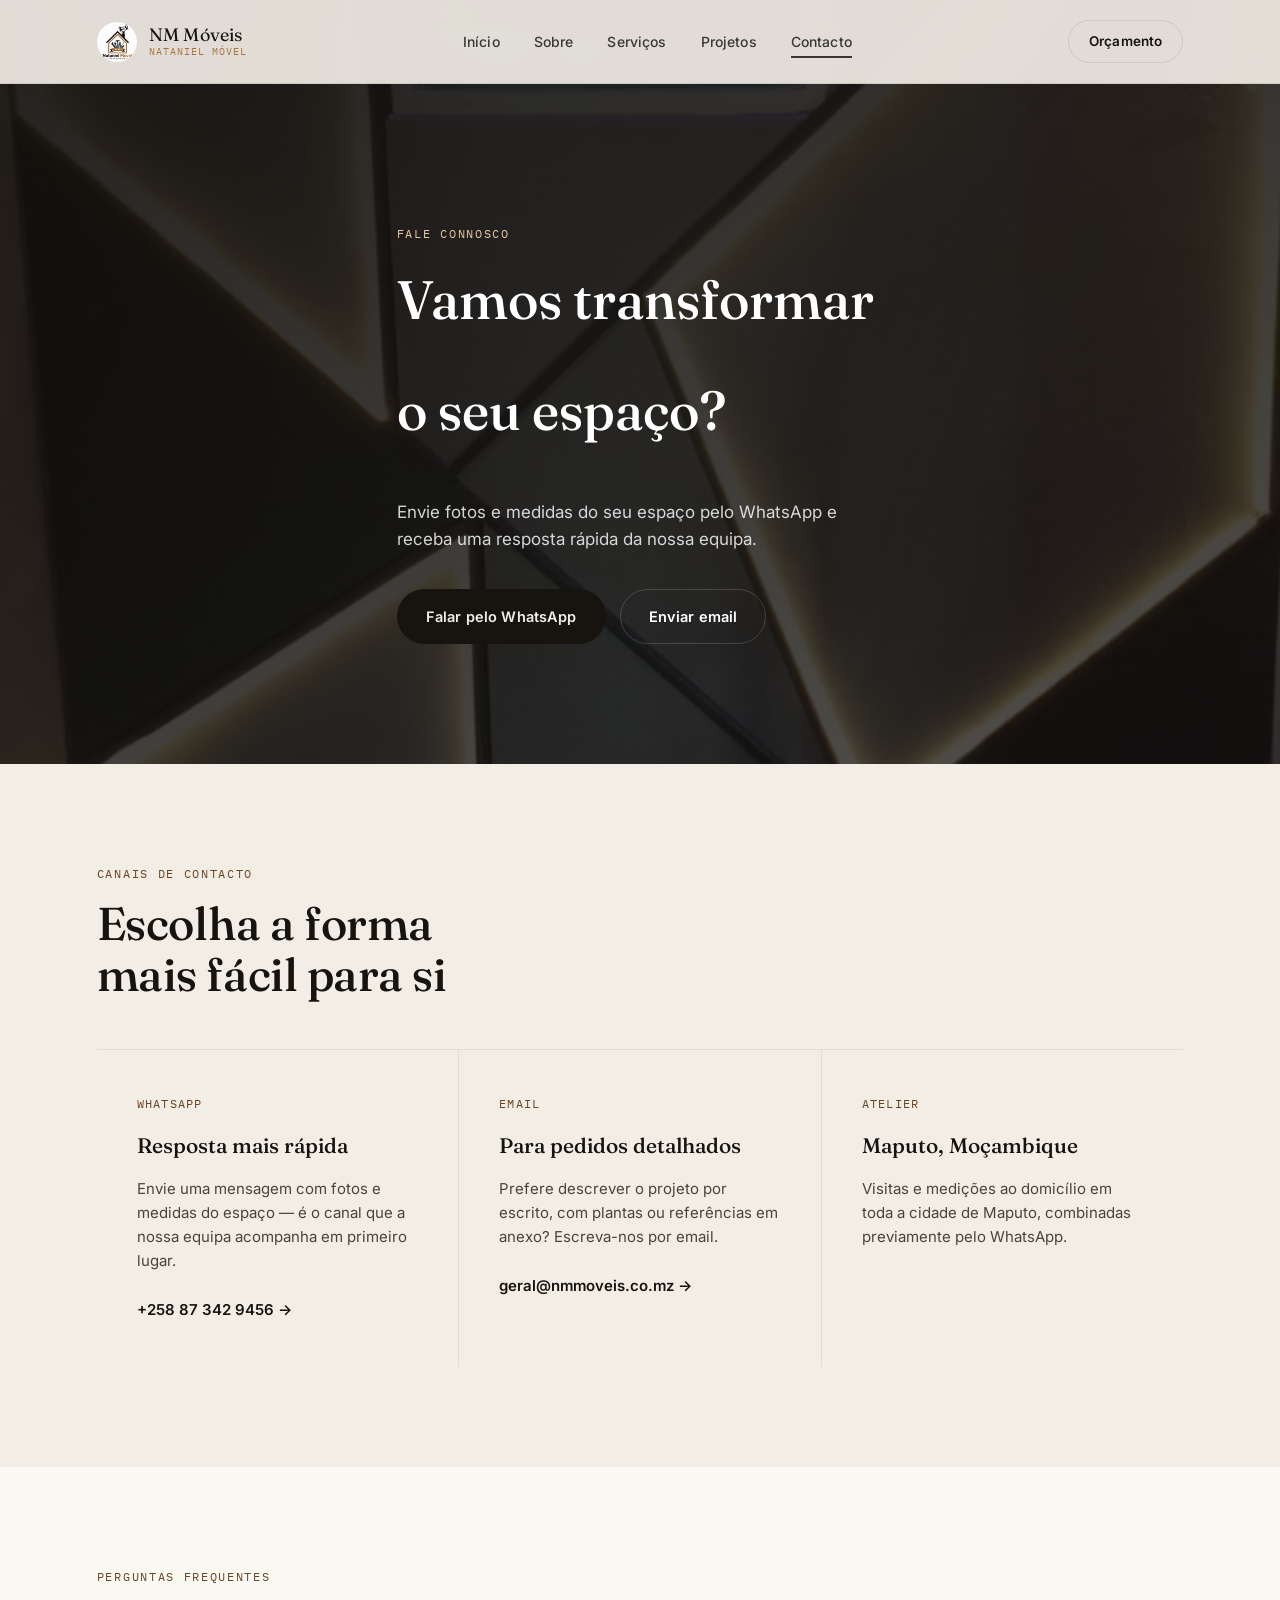
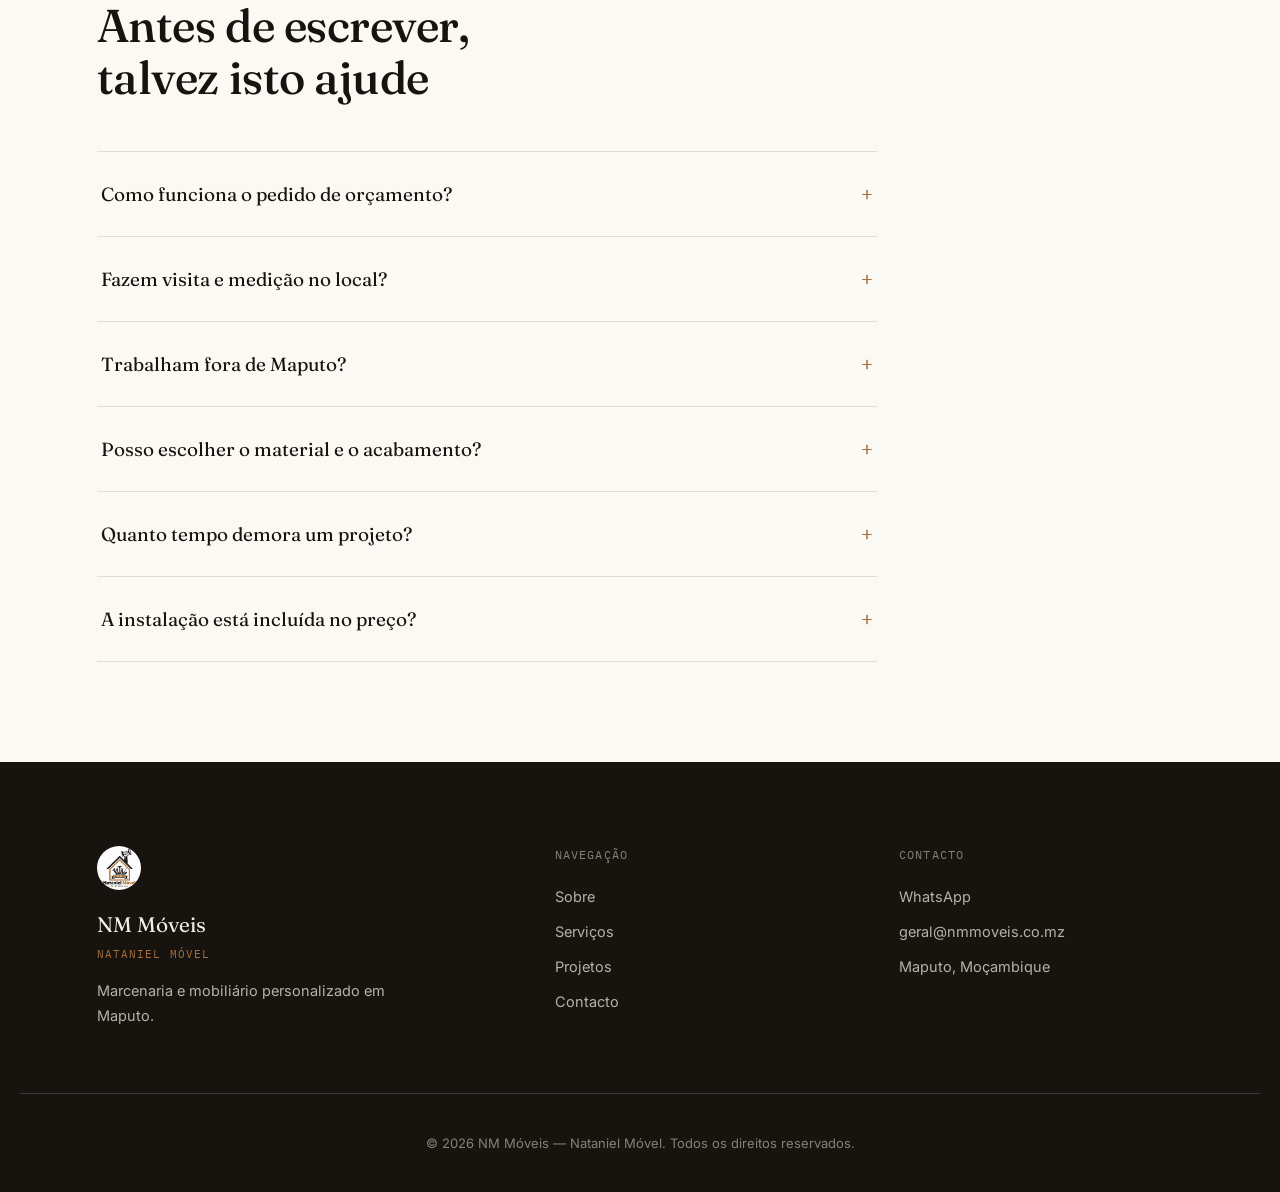
==== contacto.html @ 3a03e262 "Site NM Móveis: multi-page profissional com galeria, vitrine interativa e animações Reorganiza o pro" ====
<!DOCTYPE html>
<html lang="pt-MZ">
<head>
<meta charset="UTF-8">
<meta name="viewport" content="width=device-width, initial-scale=1.0">

<title>Contacto — NM Móveis</title>
<meta name="description" content="Fale com a NM Móveis pelo WhatsApp ou email. Marcenaria e mobiliário sob medida em Maputo, Moçambique.">

<link rel="preconnect" href="https://fonts.googleapis.com">
<link rel="preconnect" href="https://fonts.gstatic.com" crossorigin>
<link href="https://fonts.googleapis.com/css2?family=Fraunces:opsz,wght@9..144,300;9..144,400;9..144,500;9..144,600&family=Inter:wght@300;400;500;600&family=IBM+Plex+Mono:wght@400;500&display=swap" rel="stylesheet">

<link rel="icon" href="assets/img/logo.jpg">
<link rel="stylesheet" href="style.css">
</head>
<body>

<div class="scroll-progress" id="scroll-progress"></div>

<header class="site-header solid" id="site-header">
  <div class="header-inner">
    <a href="index.html" class="brand">
      <div class="brand-logo"><img src="assets/img/logo.jpg" alt="NM Móveis"></div>
      <div class="brand-word">
        <span class="brand-name">NM Móveis</span>
        <span class="brand-tagline">Nataniel Móvel</span>
      </div>
    </a>
    <nav class="main-nav" id="main-nav">
      <ul>
        <li><a href="index.html">Início</a></li>
        <li><a href="sobre.html">Sobre</a></li>
        <li><a href="servicos.html">Serviços</a></li>
        <li><a href="projetos.html">Projetos</a></li>
        <li><a href="contacto.html">Contacto</a></li>
      </ul>
    </nav>
    <div class="header-actions">
      <a href="https://wa.me/258873429456" target="_blank" rel="noopener" class="btn btn-ghost header-cta">Orçamento</a>
      <button class="menu-toggle" id="menu-toggle" aria-label="Abrir menu" aria-expanded="false">
        <span></span><span></span><span></span>
      </button>
    </div>
  </div>
</header>

<main>

  <!-- ================= CTA PRINCIPAL ================= -->
  <section class="contact-cta" style="padding-top: calc(var(--header-h) + 140px);">
    <img src="assets/img/painel-decorativo.jpg" alt="Painel de madeira decorativo com iluminação embutida" loading="eager">
    <div class="container contact-cta-inner reveal">
      <p class="eyebrow eyebrow--light">Fale connosco</p>
      <h1 class="contact-cta-title split-title">Vamos transformar o seu espaço?</h1>
      <p class="contact-cta-text">Envie fotos e medidas do seu espaço pelo WhatsApp e receba uma resposta rápida da nossa equipa.</p>
      <div class="contact-cta-actions">
        <a href="https://wa.me/258873429456" target="_blank" rel="noopener" class="btn btn-primary">Falar pelo WhatsApp</a>
        <a href="mailto:geral@nmmoveis.co.mz" class="btn btn-outline btn-outline--light">Enviar email</a>
      </div>
    </div>
  </section>

  <!-- ================= CANAIS DE CONTACTO ================= -->
  <section class="section">
    <div class="container">
      <div class="section-head reveal">
        <p class="eyebrow">Canais de contacto</p>
        <h2 class="section-title">Escolha a forma mais fácil para si</h2>
      </div>

      <div class="contact-grid">
        <div class="contact-card reveal">
          <span class="c-icon">WhatsApp</span>
          <h3>Resposta mais rápida</h3>
          <p>Envie uma mensagem com fotos e medidas do espaço — é o canal que a nossa equipa acompanha em primeiro lugar.</p>
          <a class="contact-link" href="https://wa.me/258873429456" target="_blank" rel="noopener">+258 87 342 9456 →</a>
        </div>

        <div class="contact-card reveal">
          <span class="c-icon">Email</span>
          <h3>Para pedidos detalhados</h3>
          <p>Prefere descrever o projeto por escrito, com plantas ou referências em anexo? Escreva-nos por email.</p>
          <a class="contact-link" href="mailto:geral@nmmoveis.co.mz">geral@nmmoveis.co.mz →</a>
        </div>

        <div class="contact-card reveal">
          <span class="c-icon">Atelier</span>
          <h3>Maputo, Moçambique</h3>
          <p>Visitas e medições ao domicílio em toda a cidade de Maputo, combinadas previamente pelo WhatsApp.</p>
        </div>
      </div>
    </div>
  </section>

  <!-- ================= FAQ ================= -->
  <section class="section section--alt">
    <div class="container">
      <div class="section-head reveal">
        <p class="eyebrow">Perguntas frequentes</p>
        <h2 class="section-title">Antes de escrever, talvez isto ajude</h2>
      </div>

      <div class="faq-list">
        <details class="faq-item reveal">
          <summary>Como funciona o pedido de orçamento?<span class="faq-mark">+</span></summary>
          <p class="faq-answer">Envie fotos e as medidas aproximadas do espaço pelo WhatsApp. A partir daí combinamos uma visita para medição exacta antes de fechar a proposta.</p>
        </details>
        <details class="faq-item reveal">
          <summary>Fazem visita e medição no local?<span class="faq-mark">+</span></summary>
          <p class="faq-answer">Sim — é sempre o segundo passo do processo, antes de qualquer peça entrar em fabricação. Veja o processo completo na página <a href="sobre.html">Sobre</a>.</p>
        </details>
        <details class="faq-item reveal">
          <summary>Trabalham fora de Maputo?<span class="faq-mark">+</span></summary>
          <p class="faq-answer">Contacte-nos pelo WhatsApp com a sua localização — confirmamos disponibilidade e eventuais custos de deslocação para a sua zona.</p>
        </details>
        <details class="faq-item reveal">
          <summary>Posso escolher o material e o acabamento?<span class="faq-mark">+</span></summary>
          <p class="faq-answer">Sim. Trabalhamos com madeira maciça, lacados/MDF e combinações com mármore, vidro e ferragens — veja as opções em <a href="sobre.html">Sobre</a>.</p>
        </details>
        <details class="faq-item reveal">
          <summary>Quanto tempo demora um projeto?<span class="faq-mark">+</span></summary>
          <p class="faq-answer">Depende do tamanho e do material escolhido. O prazo é combinado com a equipa logo depois da medição, junto com a proposta.</p>
        </details>
        <details class="faq-item reveal">
          <summary>A instalação está incluída no preço?<span class="faq-mark">+</span></summary>
          <p class="faq-answer">Sim — a entrega e montagem no seu espaço fazem parte de cada projeto, sem custo à parte.</p>
        </details>
      </div>
    </div>
  </section>

</main>

<footer class="site-footer">
  <div class="container footer-inner">
    <div class="footer-brand">
      <div class="footer-logo"><img src="assets/img/logo.jpg" alt="NM Móveis"></div>
      <p class="footer-name">NM Móveis</p>
      <p class="footer-tagline">Nataniel Móvel</p>
      <p class="footer-desc">Marcenaria e mobiliário personalizado em Maputo.</p>
    </div>
    <div class="footer-col">
      <p class="footer-heading">Navegação</p>
      <ul>
        <li><a href="sobre.html">Sobre</a></li>
        <li><a href="servicos.html">Serviços</a></li>
        <li><a href="projetos.html">Projetos</a></li>
        <li><a href="contacto.html">Contacto</a></li>
      </ul>
    </div>
    <div class="footer-col">
      <p class="footer-heading">Contacto</p>
      <ul>
        <li><a href="https://wa.me/258873429456" target="_blank" rel="noopener">WhatsApp</a></li>
        <li><a href="mailto:geral@nmmoveis.co.mz">geral@nmmoveis.co.mz</a></li>
        <li>Maputo, Moçambique</li>
      </ul>
    </div>
  </div>
  <div class="footer-bottom container">
    <p>© <span id="year"></span> NM Móveis — Nataniel Móvel. Todos os direitos reservados.</p>
  </div>
</footer>

<button class="to-top" id="to-top" aria-label="Voltar ao topo">↑</button>

<script src="script.js"></script>
</body>
</html>
---- style.css ----
/* ================================================================
   NM MÓVEIS — style.css
   Sistema de design partilhado por todas as páginas do site.
================================================================ */

:root {

  /* ---- cor ---- */
  --ink:        #17140F;   /* texto principal / fundos escuros */
  --ink-soft:   #4A4338;   /* texto secundário sobre --paper */
  --paper:      #F2EEE6;   /* fundo claro principal */
  --paper-dim:  #E4DDCE;   /* bordas / divisores sobre --paper */
  --cream:      #FBF9F4;   /* superfícies elevadas (cards) sobre --paper */
  --wood:       #A9713F;   /* acento — usar com moderação */
  --wood-deep:  #6B4423;   /* acento em hover / texto sobre --paper */
  --line-dark:  rgba(255,255,255,0.16);
  --line-light: rgba(23,20,15,0.10);

  /* ---- tipografia ---- */
  --font-display: "Fraunces", Georgia, serif;
  --font-body:    "Inter", -apple-system, "Segoe UI", sans-serif;
  --font-mono:    "IBM Plex Mono", ui-monospace, monospace;

  /* ---- layout ---- */
  --container: 1240px;
  --gutter: clamp(24px, 6vw, 80px);
  --header-h: 84px;
  --ease: cubic-bezier(.22, .61, .36, 1);
}

*, *::before, *::after { box-sizing: border-box; }

html { scroll-behavior: smooth; }

@media (prefers-reduced-motion: reduce) {
  html { scroll-behavior: auto; }
  * { animation-duration: 0.01ms !important; transition-duration: 0.01ms !important; }
}

body {
  margin: 0;
  background: var(--paper);
  color: var(--ink);
  font-family: var(--font-body);
  font-size: 16px;
  line-height: 1.6;
  -webkit-font-smoothing: antialiased;
  overflow-x: hidden;
  position: relative;
  /* entrada por CSS puro — funciona mesmo que o script.js falhe ao carregar */
  animation: bodyIn .5s ease both;
}
/* saída suave ao navegar para outra página (só existe se o JS a acrescentar) */
body.page-leaving { animation: none; opacity: 0; transition: opacity .32s ease; }
@keyframes bodyIn { from { opacity: 0; } to { opacity: 1; } }
@media (prefers-reduced-motion: reduce) {
  body { animation: none; }
  body.page-leaving { transition: none; opacity: 1; }
}

img { max-width: 100%; display: block; }

a { color: inherit; text-decoration: none; }

ul { list-style: none; margin: 0; padding: 0; }

.container { max-width: var(--container); margin: 0 auto; padding: 0 var(--gutter); }

.eyebrow {
  display: block;
  font-family: var(--font-mono);
  font-size: 12px;
  letter-spacing: 0.14em;
  text-transform: uppercase;
  color: var(--wood-deep);
  margin: 0 0 14px;
}
.eyebrow--light { color: #E7C9A3; }

h1, h2, h3, h4 { font-family: var(--font-display); font-weight: 500; margin: 0; text-wrap: balance; }

.section-title { font-size: clamp(30px, 4vw, 46px); line-height: 1.12; letter-spacing: -0.01em; }
.section-title em { font-style: italic; color: var(--wood-deep); }

.section-text { font-size: 17px; color: var(--ink-soft); max-width: 52ch; line-height: 1.7; }
.section-text--narrow { max-width: 42ch; }

.section-head { max-width: 640px; margin-bottom: 48px; }

/* ---------- botões ---------- */
.btn {
  display: inline-flex;
  align-items: center;
  gap: 10px;
  padding: 15px 28px;
  border-radius: 999px;
  font-family: var(--font-body);
  font-size: 14.5px;
  font-weight: 600;
  letter-spacing: 0.01em;
  border: 1px solid transparent;
  cursor: pointer;
  transition: transform .35s var(--ease), background-color .25s ease, border-color .25s ease, color .25s ease;
  white-space: nowrap;
}
.btn:hover { transform: translateY(-2px); }
.btn span { transition: transform .3s var(--ease); }
.btn:hover span { transform: translateX(3px); }

/* botões magnéticos: JS aplica --mx/--my ao mover o rato por cima */
.btn.magnetic { --mx: 0px; --my: 0px; transition: transform .25s cubic-bezier(.2,.9,.3,1.3); }
.btn.magnetic:hover { transform: translate(var(--mx), var(--my)); }
.btn.magnetic span { transition: transform .25s cubic-bezier(.2,.9,.3,1.3); }
@media (hover: none) { .btn.magnetic:hover { transform: none; } }

.btn-primary { background: var(--ink); color: var(--paper); }
.btn-primary:hover { background: var(--wood-deep); }

.btn-outline { background: transparent; color: var(--ink); border-color: var(--line-light); }
.btn-outline:hover { border-color: var(--ink); }
.btn-outline--light { color: #fff; border-color: var(--line-dark); }
.btn-outline--light:hover { border-color: #fff; }

.btn-ghost { background: transparent; color: var(--ink); font-size: 13.5px; padding: 10px 20px; border: 1px solid var(--line-light); }
.btn-ghost:hover { background: var(--ink); color: var(--paper); }

/* ---------- header ---------- */
.site-header {
  position: fixed;
  top: 0; left: 0; right: 0;
  z-index: 200;
  height: var(--header-h);
  display: flex;
  align-items: center;
  transition: background-color .4s var(--ease), border-color .4s var(--ease), box-shadow .4s var(--ease);
  border-bottom: 1px solid transparent;
}
.site-header.overlay { background: linear-gradient(to bottom, rgba(0,0,0,0.42), transparent); }
.site-header.overlay .brand-name,
.site-header.overlay .main-nav a,
.site-header.overlay .header-cta { color: #fff; }
.site-header.overlay .header-cta { border-color: var(--line-dark); }
.site-header.overlay .menu-toggle span { background: #fff; }

.site-header.solid,
.site-header.overlay.scrolled {
  background: rgba(242,238,230,0.92);
  backdrop-filter: blur(10px);
  border-bottom-color: var(--line-light);
}
.site-header.solid .brand-name, .site-header.overlay.scrolled .brand-name,
.site-header.solid .main-nav a, .site-header.overlay.scrolled .main-nav a,
.site-header.solid .header-cta, .site-header.overlay.scrolled .header-cta { color: var(--ink); }
.site-header.solid .header-cta, .site-header.overlay.scrolled .header-cta { border-color: var(--line-light); }
.site-header.solid .menu-toggle span, .site-header.overlay.scrolled .menu-toggle span { background: var(--ink); }

.header-inner {
  width: 100%;
  max-width: var(--container);
  margin: 0 auto;
  padding: 0 var(--gutter);
  display: flex;
  align-items: center;
  justify-content: space-between;
  gap: 24px;
}

.brand { display: flex; align-items: center; gap: 12px; }
.brand-logo { width: 40px; height: 40px; border-radius: 50%; overflow: hidden; flex: none; background: #fff; }
.brand-logo img { width: 100%; height: 100%; object-fit: cover; }
.brand-word { display: flex; flex-direction: column; line-height: 1.15; }
.brand-name { font-family: var(--font-display); font-size: 18px; letter-spacing: 0.01em; transition: color .3s ease; }
.brand-tagline { font-family: var(--font-mono); font-size: 10px; letter-spacing: 0.1em; text-transform: uppercase; color: var(--wood); }

.main-nav ul { display: flex; gap: 34px; }
.main-nav a {
  font-size: 14px; font-weight: 500; letter-spacing: 0.01em;
  transition: color .3s ease, opacity .3s ease;
  opacity: 0.82;
  position: relative;
}
.main-nav a:hover { opacity: 1; }
.main-nav a::after {
  content: ""; position: absolute; left: 0; right: 0; bottom: -8px; height: 2px; background: currentColor;
  transform: scaleX(0); transform-origin: left; transition: transform .35s var(--ease);
}
.main-nav a:hover::after { transform: scaleX(1); }
.main-nav a.active::after { transform: scaleX(1); }

.header-actions { display: flex; align-items: center; gap: 18px; }
.header-cta { border: 1px solid; }

.menu-toggle {
  display: none; flex-direction: column; justify-content: center; gap: 5px;
  width: 34px; height: 34px; background: none; border: none; cursor: pointer; padding: 0;
}
.menu-toggle span { width: 100%; height: 2px; background: var(--ink); transition: transform .3s var(--ease), opacity .3s ease; }
.menu-toggle.active span:nth-child(1) { transform: translateY(7px) rotate(45deg); }
.menu-toggle.active span:nth-child(2) { opacity: 0; }
.menu-toggle.active span:nth-child(3) { transform: translateY(-7px) rotate(-45deg); }

/* ---------- reveal (com atraso escalonado, ver script.js) ---------- */
.reveal {
  opacity: 0; transform: translateY(28px);
  transition: opacity .8s var(--ease), transform .8s var(--ease);
  transition-delay: calc(var(--stagger, 0) * 90ms);
}
.reveal.in-view { opacity: 1; transform: none; }

/* ---------- barra de progresso do scroll ---------- */
.scroll-progress {
  position: fixed; top: 0; left: 0; height: 2px; width: 0%;
  background: var(--wood);
  z-index: 300;
  transition: width .1s linear;
}

/* ---------- lightbox: fundido ao trocar de imagem ---------- */
.lightbox-figure img { transition: opacity .22s ease, transform .22s ease; }
.lightbox-figure.swapping img { opacity: 0; transform: scale(0.98); }

/* ---------- voltar ao topo ---------- */
.to-top {
  position: fixed; right: 24px; bottom: 24px; z-index: 150;
  width: 46px; height: 46px; border-radius: 50%;
  background: var(--ink); color: var(--paper); border: none; cursor: pointer;
  display: flex; align-items: center; justify-content: center; font-size: 18px;
  opacity: 0; visibility: hidden; transform: translateY(10px);
  transition: opacity .3s ease, transform .3s ease, visibility .3s, background-color .25s ease;
  box-shadow: 0 8px 22px rgba(23,20,15,0.25);
}
.to-top.visible { opacity: 1; visibility: visible; transform: none; }
.to-top:hover { background: var(--wood-deep); }

/* ================================================================
   HOME — hero + painéis
================================================================ */
.hero-full {
  position: relative;
  height: 100vh;
  min-height: 620px;
  display: flex;
  align-items: center;
  justify-content: center;
  text-align: center;
  color: #fff;
  overflow: hidden;
}
.hero-full img { position: absolute; inset: 0; width: 100%; height: 100%; object-fit: cover; }
.hero-full::after {
  content: ""; position: absolute; inset: 0;
  background: linear-gradient(to bottom, rgba(23,20,15,0.55) 0%, rgba(23,20,15,0.28) 45%, rgba(23,20,15,0.66) 100%);
}
.hero-full-inner { position: relative; z-index: 2; max-width: 780px; padding: 0 24px; }
.hero-full-title {
  font-size: clamp(38px, 6.4vw, 74px);
  line-height: 1.06;
  letter-spacing: -0.01em;
  margin-bottom: 20px;
}
.hero-full-desc { font-size: 18px; color: rgba(255,255,255,0.86); max-width: 46ch; margin: 0 auto 34px; }
.hero-full-actions { display: flex; gap: 14px; justify-content: center; flex-wrap: wrap; }

/* entrada escalonada do hero ao carregar a página (não depende de scroll) */
.hero-full-inner > * { opacity: 0; transform: translateY(22px); animation: heroIn .9s var(--ease) forwards; }
.hero-full-inner > *:nth-child(1) { animation-delay: .15s; }
.hero-full-inner > *:nth-child(2) { animation-delay: .32s; }
.hero-full-inner > *:nth-child(3) { animation-delay: .5s; }
.hero-full-inner > *:nth-child(4) { animation-delay: .68s; }
@keyframes heroIn { to { opacity: 1; transform: none; } }
.hero-full img { animation: heroZoom 8s var(--ease) forwards; }
@keyframes heroZoom { from { transform: scale(1.08); } to { transform: scale(1); } }
@media (prefers-reduced-motion: reduce) {
  .hero-full-inner > * { animation: none; opacity: 1; transform: none; }
  .hero-full img { animation: none; }
}
.scroll-cue {
  position: absolute; bottom: 30px; left: 50%; transform: translateX(-50%);
  z-index: 2; width: 1px; height: 46px; background: rgba(255,255,255,0.5);
}
.scroll-cue::after {
  content: ""; position: absolute; top: 0; left: -3px; width: 7px; height: 7px; border-radius: 50%; background: #fff;
  animation: scrollCue 2.2s ease-in-out infinite;
}
@keyframes scrollCue { 0% { top: 0; opacity: 1; } 90% { opacity: 1; } 100% { top: 40px; opacity: 0; } }

.panels { display: flex; flex-direction: column; }
.panel {
  position: relative;
  min-height: 82vh;
  display: flex;
  align-items: flex-end;
  color: #fff;
  overflow: hidden;
}
.panel img {
  position: absolute; inset: -10px; width: calc(100% + 20px); height: calc(100% + 20px); object-fit: cover;
  transition: transform .6s cubic-bezier(.2,.8,.2,1);
  will-change: transform;
}
.panel::after {
  content: ""; position: absolute; inset: 0;
  background: linear-gradient(to top, rgba(15,13,10,0.86) 0%, rgba(15,13,10,0.18) 55%, rgba(15,13,10,0.1) 100%);
}
/* o transform em si (tremulação/zoom ao seguir o rato) é aplicado via script.js */
.panel-inner {
  position: relative; z-index: 2; width: 100%;
  max-width: var(--container); margin: 0 auto;
  padding: 0 var(--gutter) 64px;
  display: flex; align-items: flex-end; justify-content: space-between; gap: 40px; flex-wrap: wrap;
}
.panel-text { max-width: 480px; }
.panel-index { font-family: var(--font-mono); font-size: 12px; color: rgba(255,255,255,0.6); letter-spacing: 0.14em; }
.panel-title { font-size: clamp(28px, 3.6vw, 42px); margin: 10px 0 12px; }
.panel-desc { color: rgba(255,255,255,0.82); font-size: 16px; max-width: 42ch; }
.panel-link {
  display: inline-flex; align-items: center; gap: 10px;
  font-family: var(--font-mono); font-size: 13px; letter-spacing: 0.06em; text-transform: uppercase;
  padding-bottom: 4px; border-bottom: 1px solid rgba(255,255,255,0.5);
  transition: border-color .3s ease, gap .3s ease;
}
.panel:hover .panel-link { border-color: #fff; gap: 14px; }

/* ---------- números animados ---------- */
.counters { padding: 76px 0; border-bottom: 1px solid var(--paper-dim); }
.counters-grid { display: grid; grid-template-columns: repeat(3, 1fr); gap: 40px; text-align: center; }
.counter-item { padding: 0 20px; }
.counter-value {
  font-family: var(--font-display); font-size: clamp(40px, 5vw, 60px); color: var(--wood-deep);
  line-height: 1; display: flex; align-items: baseline; justify-content: center; gap: 2px;
  font-variant-numeric: tabular-nums;
}
.counter-suffix { font-size: 0.5em; }
.counter-label { font-family: var(--font-mono); font-size: 12.5px; letter-spacing: 0.08em; text-transform: uppercase; color: var(--ink-soft); margin-top: 12px; }

/* ---------- vitrine interativa de projetos (arrastar / setas) ---------- */
.showcase { padding: 90px 0; background: var(--cream); border-bottom: 1px solid var(--paper-dim); }
.showcase-head { display: flex; align-items: flex-end; justify-content: space-between; gap: 24px; margin-bottom: 40px; flex-wrap: wrap; }
.showcase-nav { display: flex; gap: 10px; }
.showcase-nav button {
  width: 46px; height: 46px; border-radius: 50%; border: 1px solid var(--paper-dim); background: var(--paper);
  color: var(--ink); font-size: 18px; cursor: pointer; transition: all .25s ease;
}
.showcase-nav button:hover { background: var(--ink); color: var(--paper); border-color: var(--ink); }
.showcase-track {
  display: flex; gap: 22px; overflow-x: auto; scroll-snap-type: x proximity; cursor: grab;
  padding-bottom: 6px; margin: 0 calc(var(--gutter) * -1); padding-left: var(--gutter); padding-right: var(--gutter);
  scrollbar-width: none;
}
.showcase-track::-webkit-scrollbar { display: none; }
.showcase-track.dragging { cursor: grabbing; scroll-snap-type: none; user-select: none; }
.showcase-card {
  position: relative; flex: none; width: min(72vw, 420px); aspect-ratio: 4/5;
  scroll-snap-align: start; border-radius: 6px; overflow: hidden;
  display: block;
}
.showcase-card img { width: 100%; height: 100%; object-fit: cover; transition: transform .6s var(--ease); pointer-events: none; }
.showcase-card::after { content: ""; position: absolute; inset: 0; background: linear-gradient(to top, rgba(15,13,10,0.78), transparent 55%); }
.showcase-card:hover img { transform: scale(1.05); }
.showcase-caption { position: absolute; left: 24px; right: 24px; bottom: 22px; z-index: 2; color: #fff; }
.showcase-caption .cap-tag { display: block; font-family: var(--font-mono); font-size: 11px; letter-spacing: 0.1em; text-transform: uppercase; color: #E7C9A3; margin-bottom: 6px; }
.showcase-caption .cap-title { font-family: var(--font-display); font-size: 22px; }

.home-strip {
  background: var(--ink); color: var(--paper);
  padding: 80px 0;
}
.strip-grid {
  display: grid; grid-template-columns: repeat(3, 1fr);
  gap: 48px;
}
.strip-item { border-top: 1px solid var(--line-dark); padding-top: 20px; transition: border-color .3s ease, transform .3s var(--ease); }
.strip-item:hover { border-color: var(--wood); transform: translateY(-3px); }
.strip-item .n { font-family: var(--font-mono); font-size: 13px; color: var(--wood); margin-bottom: 10px; display: block; }
.strip-item p { color: rgba(242,238,230,0.78); font-size: 15px; line-height: 1.6; margin: 0; }
.strip-item strong { color: var(--paper); font-family: var(--font-display); font-size: 20px; display: block; margin-bottom: 8px; font-weight: 500; }

/* ================================================================
   PÁGINAS INTERNAS — hero pequeno
================================================================ */
.page-hero {
  position: relative;
  min-height: 56vh;
  display: flex; align-items: flex-end;
  color: #fff;
  overflow: hidden;
  padding-top: var(--header-h);
}
.page-hero img { position: absolute; inset: 0; width: 100%; height: 100%; object-fit: cover; }
.page-hero::after { content: ""; position: absolute; inset: 0; background: linear-gradient(to top, rgba(15,13,10,0.82), rgba(15,13,10,0.24)); }
.page-hero-inner { position: relative; z-index: 2; width: 100%; max-width: var(--container); margin: 0 auto; padding: 0 var(--gutter) 56px; }
.page-hero .eyebrow { color: #E7C9A3; }
.page-hero-title { font-size: clamp(34px, 5vw, 58px); max-width: 16ch; }
.page-hero-desc { color: rgba(255,255,255,0.82); font-size: 17px; max-width: 52ch; margin-top: 16px; }

/* entrada escalonada do cabeçalho das páginas internas */
.page-hero-inner > * { opacity: 0; transform: translateY(18px); animation: heroIn .8s var(--ease) forwards; }
.page-hero-inner > *:nth-child(1) { animation-delay: .1s; }
.page-hero-inner > *:nth-child(2) { animation-delay: .22s; }
.page-hero-inner > *:nth-child(3) { animation-delay: .36s; }

/* título dividido em palavras (ver script.js splitTitle) */
.split-title .word { display: inline-block; overflow: hidden; }
.split-title .word span { display: inline-block; transform: translateY(115%); animation: wordUp .7s var(--ease) forwards; }
@keyframes wordUp { to { transform: translateY(0); } }

@media (prefers-reduced-motion: reduce) {
  .page-hero-inner > * { animation: none; opacity: 1; transform: none; }
  .split-title .word span { animation: none; transform: none; }
}

.section { padding: 100px 0; }
.section--tight { padding: 64px 0; }
.section--alt { background: var(--cream); }

/* ---------- sobre ---------- */
.about-grid { display: grid; grid-template-columns: 0.85fr 1.15fr; gap: 72px; align-items: center; }
.about-image-frame { position: relative; border-radius: 4px; overflow: hidden; aspect-ratio: 4/5; }
.about-image-frame img { width: 100%; height: 100%; object-fit: cover; }
.about-points { display: grid; gap: 26px; margin-top: 36px; }
.about-point { display: grid; grid-template-columns: 40px 1fr; gap: 18px; align-items: start; border-top: 1px solid var(--paper-dim); padding-top: 20px; }
.point-mark { font-family: var(--font-mono); color: var(--wood); font-size: 14px; }
.about-point p { margin: 0; color: var(--ink-soft); font-size: 15.5px; line-height: 1.6; }

.process-track { display: grid; grid-template-columns: repeat(4, 1fr); gap: 40px; position: relative; margin-top: 20px; }
.process-line { display: none; }
.process-step { border-top: 2px solid var(--ink); padding-top: 22px; transition: border-color .3s ease; }
.process-step:hover { border-color: var(--wood); }
.process-number { font-family: var(--font-mono); color: var(--wood); font-size: 13px; display: inline-block; transition: transform .3s var(--ease); }
.process-step:hover .process-number { transform: translateX(4px); }
.process-step h3 { font-size: 20px; margin: 14px 0 8px; }
.process-step p { color: var(--ink-soft); font-size: 14.5px; margin: 0; line-height: 1.6; }

.why-grid { display: grid; grid-template-columns: repeat(3, 1fr); gap: 1px; background: var(--paper-dim); border: 1px solid var(--paper-dim); margin-top: 44px; }
.why-item { background: var(--cream); padding: 36px 32px; transition: transform .35s var(--ease), box-shadow .35s var(--ease); }
.why-item:hover { transform: translateY(-4px); box-shadow: 0 16px 32px rgba(23,20,15,0.08); }
.why-icon { font-size: 22px; color: var(--wood); margin-bottom: 18px; transition: transform .35s var(--ease); }
.why-item:hover .why-icon { transform: scale(1.15) rotate(-6deg); }
.why-item h3 { font-size: 18px; margin-bottom: 8px; }
.why-item p { color: var(--ink-soft); font-size: 14.5px; margin: 0; line-height: 1.6; }

/* ---------- serviços ---------- */
.services-list { display: flex; flex-direction: column; }
.service-row { display: grid; grid-template-columns: 1.1fr 0.9fr; gap: 0; align-items: stretch; border-top: 1px solid var(--paper-dim); }
.service-row:last-of-type { border-bottom: 1px solid var(--paper-dim); }
.service-row--reverse { direction: rtl; }
.service-row--reverse > * { direction: ltr; }
.service-media { aspect-ratio: 4/3; overflow: hidden; }
.service-media img { width: 100%; height: 100%; object-fit: cover; transition: transform .8s var(--ease); }
.service-row:hover .service-media img { transform: scale(1.04); }
.service-content { display: flex; flex-direction: column; justify-content: center; padding: 56px var(--gutter); }
.service-index { font-family: var(--font-mono); font-size: 12px; letter-spacing: 0.12em; text-transform: uppercase; color: var(--wood-deep); }
.service-content h3 { font-size: clamp(24px, 2.6vw, 32px); margin: 12px 0 14px; }
.service-content p { color: var(--ink-soft); font-size: 15.5px; max-width: 40ch; line-height: 1.7; }

.services-compact { display: grid; grid-template-columns: repeat(4, 1fr); gap: 1px; background: var(--paper-dim); margin-top: 1px; }
.service-compact-card { background: var(--paper); padding: 40px 34px; transition: background-color .3s ease, transform .3s var(--ease); }
.service-compact-card:hover { background: var(--cream); transform: translateY(-3px); }
.service-compact-card h4 { font-size: 19px; margin: 0 0 10px; font-family: var(--font-display); font-weight: 500; }
.service-compact-card p { color: var(--ink-soft); font-size: 14.5px; margin: 0; line-height: 1.6; }
.service-compact-card .compact-mark { font-family: var(--font-mono); font-size: 12px; color: var(--wood); display: block; margin-bottom: 14px; }

/* ---------- projetos / galeria ---------- */
.filter-bar { display: flex; gap: 10px; flex-wrap: wrap; margin-bottom: 44px; }
.filter-btn {
  font-family: var(--font-mono); font-size: 12.5px; letter-spacing: 0.06em; text-transform: uppercase;
  padding: 10px 18px; border-radius: 999px; border: 1px solid var(--paper-dim); background: transparent; color: var(--ink-soft);
  cursor: pointer; transition: all .25s ease;
}
.filter-btn:hover { border-color: var(--ink); color: var(--ink); }
.filter-btn.active { background: var(--ink); color: var(--paper); border-color: var(--ink); }

.gallery-grid { column-count: 3; column-gap: 20px; }
.gallery-item {
  break-inside: avoid; margin-bottom: 20px; position: relative;
  display: block; width: 100%; border: none; padding: 0; background: none; cursor: pointer;
  border-radius: 3px; overflow: hidden;
}
.gallery-item img { width: 100%; display: block; transition: transform .7s var(--ease); }
.gallery-item:hover img { transform: scale(1.045); }
.gallery-item-overlay {
  position: absolute; inset: 0;
  background: linear-gradient(to top, rgba(15,13,10,0.72), transparent 55%);
  display: flex; align-items: flex-end; padding: 20px;
  opacity: 0; transition: opacity .3s ease;
}
.gallery-item:hover .gallery-item-overlay { opacity: 1; }
.gallery-caption { color: #fff; text-align: left; }
.gallery-caption .cap-tag { display: block; font-family: var(--font-mono); font-size: 10.5px; letter-spacing: 0.1em; text-transform: uppercase; color: #E7C9A3; margin-bottom: 4px; }
.gallery-caption .cap-title { font-family: var(--font-display); font-size: 17px; }
.gallery-item[hidden] { display: none; }

/* ---------- lightbox ---------- */
.lightbox {
  position: fixed; inset: 0; z-index: 500;
  background: rgba(15,13,10,0.94);
  display: flex; align-items: center; justify-content: center;
  opacity: 0; visibility: hidden; transition: opacity .3s ease;
  padding: 40px;
}
.lightbox.active { opacity: 1; visibility: visible; }
.lightbox-figure { max-width: 1000px; max-height: 86vh; text-align: center; }
.lightbox-figure img { max-height: 76vh; width: auto; margin: 0 auto; border-radius: 2px; }
.lightbox-figure figcaption { color: rgba(255,255,255,0.75); font-family: var(--font-mono); font-size: 13px; margin-top: 18px; letter-spacing: 0.03em; }
.lightbox-close {
  position: absolute; top: 26px; right: 30px; background: none; border: none; color: #fff;
  font-size: 30px; line-height: 1; cursor: pointer; width: 44px; height: 44px;
}
.lightbox-nav {
  position: absolute; top: 50%; transform: translateY(-50%); background: none; border: none; color: #fff;
  font-size: 30px; cursor: pointer; padding: 12px; opacity: 0.7; transition: opacity .2s ease;
}
.lightbox-nav:hover { opacity: 1; }
.lightbox-prev { left: 12px; }
.lightbox-next { right: 12px; }

/* ---------- contacto ---------- */
.contact-cta {
  position: relative; overflow: hidden; color: #fff;
  padding: 140px 0 120px;
}
.contact-cta img { position: absolute; inset: 0; width: 100%; height: 100%; object-fit: cover; }
.contact-cta::after { content: ""; position: absolute; inset: 0; background: linear-gradient(160deg, rgba(15,13,10,0.92), rgba(15,13,10,0.72)); }
.contact-cta-inner { position: relative; z-index: 2; max-width: 640px; }
.contact-cta-title { font-size: clamp(34px, 4.6vw, 54px); margin-bottom: 20px; }
.contact-cta-text { color: rgba(255,255,255,0.82); font-size: 17px; max-width: 50ch; margin-bottom: 36px; }
.contact-cta-actions { display: flex; gap: 14px; flex-wrap: wrap; }

.contact-grid { display: grid; grid-template-columns: repeat(3, 1fr); gap: 1px; background: var(--paper-dim); border-top: 1px solid var(--paper-dim); }
.contact-card { background: var(--paper); padding: 44px 40px; transition: background-color .3s ease, transform .3s var(--ease); }
.contact-card:hover { background: var(--cream); transform: translateY(-3px); }
.contact-card .c-icon { font-family: var(--font-mono); font-size: 12px; letter-spacing: 0.1em; text-transform: uppercase; color: var(--wood-deep); display: block; margin-bottom: 16px; }
.contact-card h3 { font-size: 21px; margin-bottom: 10px; }
.contact-card p, .contact-card a { color: var(--ink-soft); font-size: 15px; line-height: 1.6; }
.contact-card a.contact-link { color: var(--ink); font-weight: 600; display: inline-flex; align-items: center; gap: 8px; margin-top: 10px; }
.contact-card a.contact-link:hover { color: var(--wood-deep); }

/* ---------- perguntas frequentes ---------- */
.faq-list { max-width: 780px; border-top: 1px solid var(--paper-dim); }
.faq-item { border-bottom: 1px solid var(--paper-dim); }
.faq-item summary {
  display: flex; align-items: center; justify-content: space-between; gap: 20px;
  padding: 26px 4px; cursor: pointer; list-style: none;
  font-family: var(--font-display); font-size: 19px; color: var(--ink);
  transition: color .25s ease;
}
.faq-item summary::-webkit-details-marker { display: none; }
.faq-item summary:hover { color: var(--wood-deep); }
.faq-mark { font-family: var(--font-mono); font-size: 20px; color: var(--wood); flex: none; transition: transform .35s var(--ease); }
.faq-item[open] .faq-mark { transform: rotate(45deg); }
.faq-answer { margin: -6px 0 26px; padding-right: 40px; color: var(--ink-soft); font-size: 15.5px; line-height: 1.7; max-width: 60ch; }
.faq-item[open] .faq-answer { animation: faqIn .35s var(--ease); }
@keyframes faqIn { from { opacity: 0; transform: translateY(-6px); } to { opacity: 1; transform: none; } }

/* ================================================================
   FOOTER
================================================================ */
.site-footer { background: var(--ink); color: rgba(242,238,230,0.72); padding: 84px 0 0; }
.footer-inner { display: grid; grid-template-columns: 1.4fr 1fr 1fr; gap: 60px; padding-bottom: 64px; border-bottom: 1px solid var(--line-dark); }
.footer-logo { width: 44px; height: 44px; border-radius: 50%; overflow: hidden; margin-bottom: 18px; background: #fff; }
.footer-logo img { width: 100%; height: 100%; object-fit: cover; }
.footer-name { font-family: var(--font-display); font-size: 21px; color: var(--paper); margin: 0 0 4px; }
.footer-tagline { font-family: var(--font-mono); font-size: 11px; letter-spacing: 0.1em; text-transform: uppercase; color: var(--wood); margin: 0 0 16px; }
.footer-desc { font-size: 14.5px; max-width: 32ch; line-height: 1.7; margin: 0; }
.footer-heading { font-family: var(--font-mono); font-size: 11.5px; letter-spacing: 0.1em; text-transform: uppercase; color: rgba(242,238,230,0.5); margin: 0 0 20px; }
.footer-col ul { display: grid; gap: 12px; }
.footer-col a { font-size: 14.5px; transition: color .25s ease; }
.footer-col a:hover { color: var(--paper); }
.footer-col li { font-size: 14.5px; }
.footer-bottom { padding: 26px 0; text-align: center; font-size: 13px; color: rgba(242,238,230,0.5); }

/* ================================================================
   RESPONSIVE
================================================================ */
@media (max-width: 980px) {
  .about-grid, .strip-grid, .why-grid, .services-compact, .contact-grid, .process-track, .counters-grid { grid-template-columns: 1fr 1fr; }
  .materials-grid { grid-template-columns: repeat(3, 1fr); } /* 3 itens — não deixar 1 sozinho numa grelha de 2 */
  .service-row, .service-row--reverse { grid-template-columns: 1fr; direction: ltr; }
  .service-media { aspect-ratio: 16/9; }
  .footer-inner { grid-template-columns: 1fr 1fr; }
  .gallery-grid { column-count: 2; }
}

@media (max-width: 760px) {
  .main-nav { position: fixed; top: var(--header-h); left: 0; right: 0; bottom: 0; background: var(--paper); padding: 40px var(--gutter); transform: translateX(100%); transition: transform .4s var(--ease); overflow-y: auto; }
  .site-header.nav-open .main-nav { transform: translateX(0); }
  .main-nav ul { flex-direction: column; gap: 8px; }
  .main-nav a { color: var(--ink) !important; font-size: 24px; font-family: var(--font-display); display: block; padding: 14px 0; border-bottom: 1px solid var(--paper-dim); opacity: 1; }
  .menu-toggle { display: flex; }
  .header-cta { display: none; }

  .about-grid, .strip-grid, .why-grid, .services-compact, .contact-grid, .process-track, .footer-inner { grid-template-columns: 1fr; }
  .counters-grid { grid-template-columns: 1fr; gap: 32px; }
  .gallery-grid { column-count: 1; }
  .panel-inner { padding-bottom: 44px; }
  .contact-cta { padding: 100px 0 80px; }
  .to-top { right: 16px; bottom: 16px; }
}
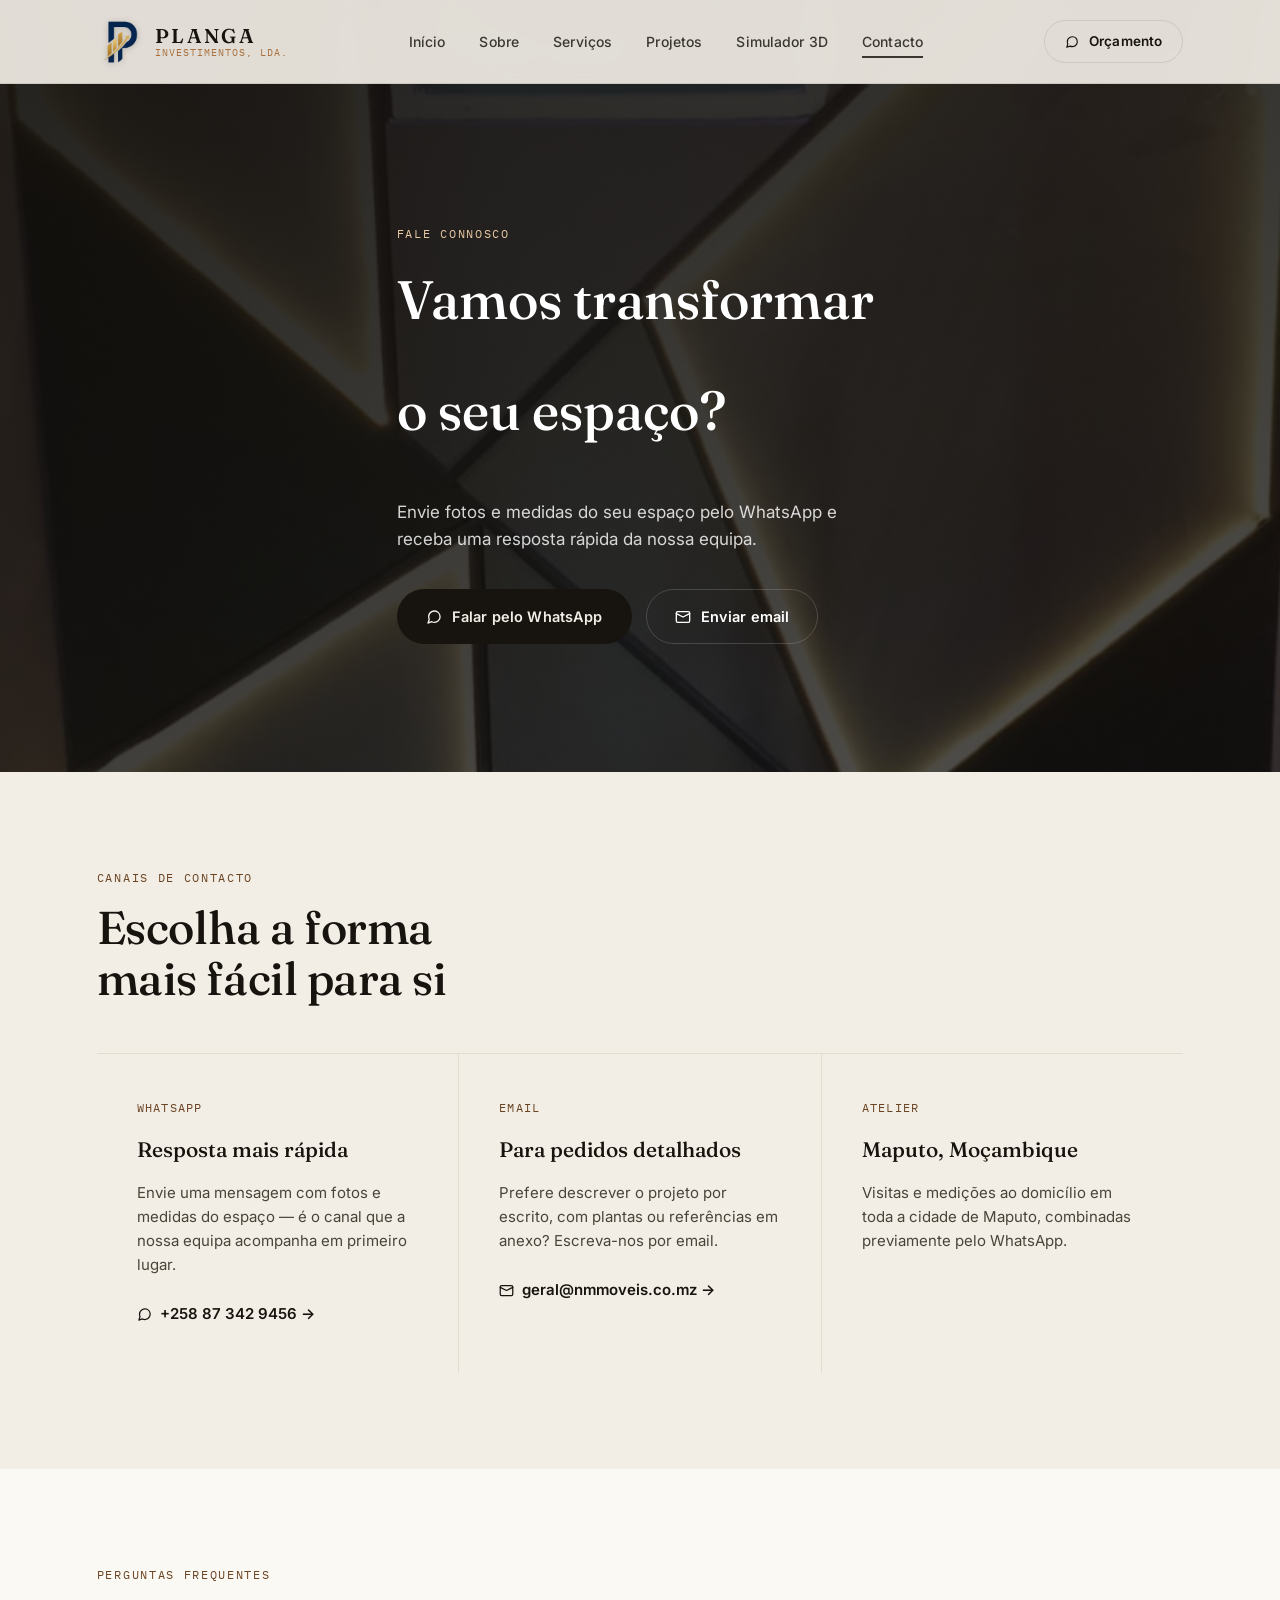
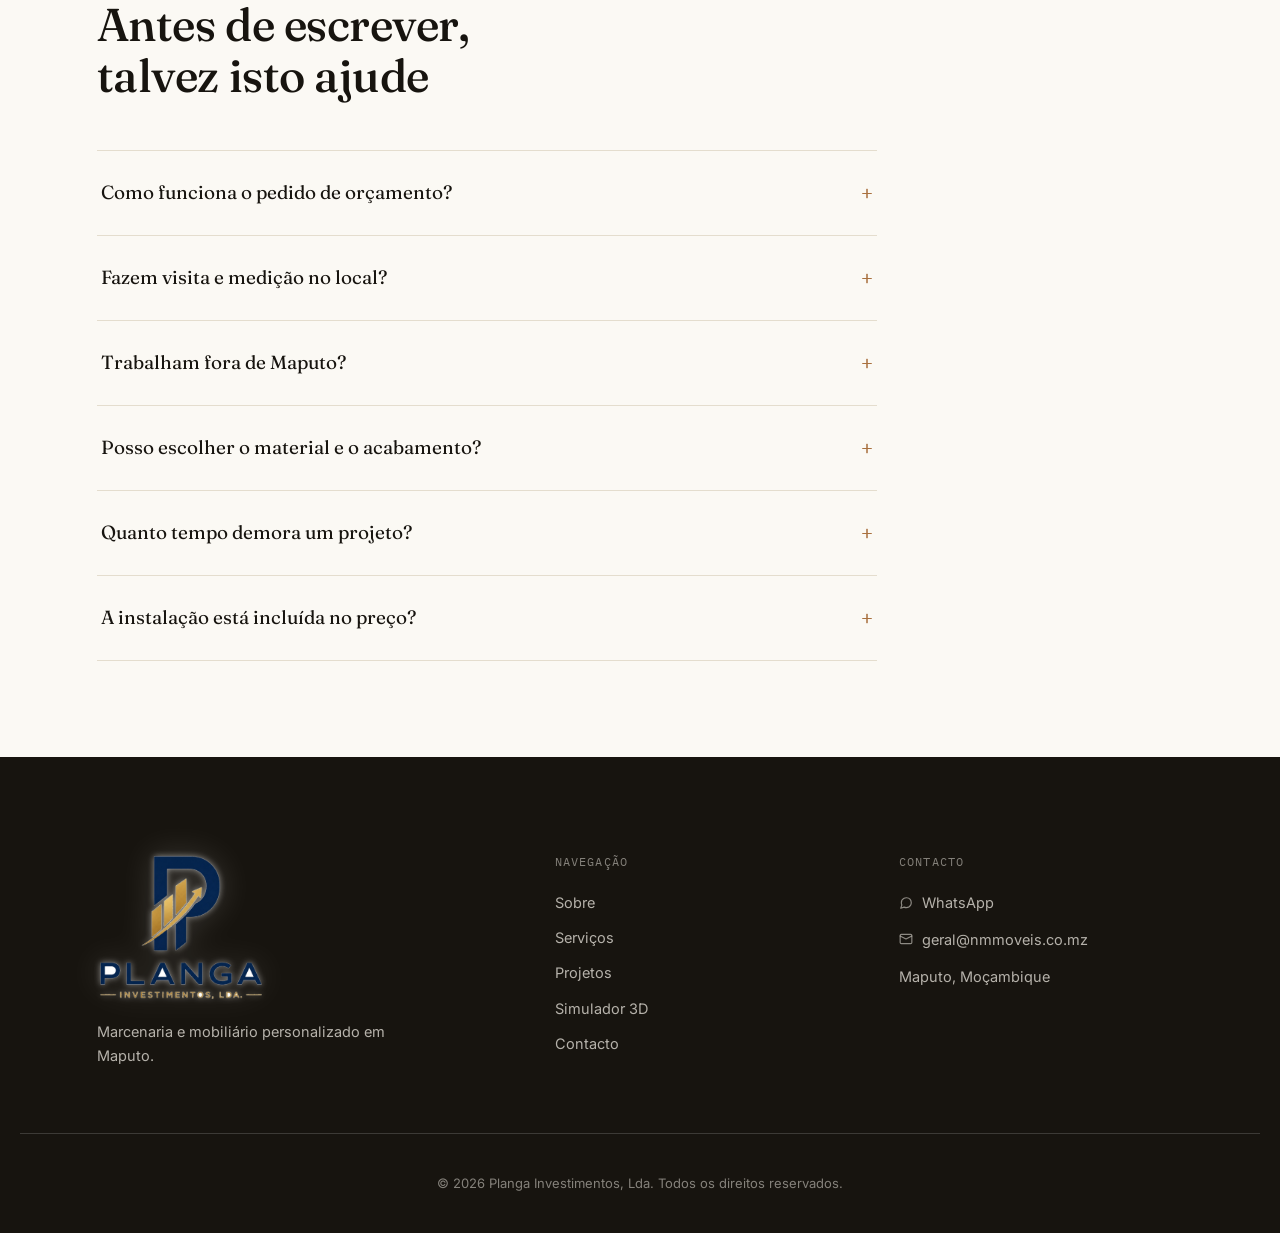
==== commit c28a6052: "Rebrand para Planga Investimentos + polimento profissional - Logotipo e nome trocados de NM Moveis p" ====
--- a/contacto.html
+++ b/contacto.html
@@ -4,14 +4,30 @@
 <meta charset="UTF-8">
 <meta name="viewport" content="width=device-width, initial-scale=1.0">
 
-<title>Contacto — NM Móveis</title>
-<meta name="description" content="Fale com a NM Móveis pelo WhatsApp ou email. Marcenaria e mobiliário sob medida em Maputo, Moçambique.">
+<title>Contacto — Planga Investimentos, Lda.</title>
+<meta name="description" content="Fale com a Planga Investimentos, Lda. pelo WhatsApp ou email. Marcenaria e mobiliário sob medida em Maputo, Moçambique.">
+
+<meta name="theme-color" content="#17140F">
+<link rel="apple-touch-icon" href="assets/img/favicon-planga.png">
+
+<meta property="og:type" content="website">
+<meta property="og:site_name" content="Planga Investimentos, Lda.">
+<meta property="og:locale" content="pt_MZ">
+<meta property="og:title" content="Contacto — Planga Investimentos, Lda.">
+<meta property="og:description" content="Fale com a Planga Investimentos, Lda. pelo WhatsApp ou email. Marcenaria e mobiliário sob medida em Maputo, Moçambique.">
+<meta property="og:image" content="assets/img/og-share.jpg">
+<meta property="og:image:width" content="1200">
+<meta property="og:image:height" content="630">
+<meta name="twitter:card" content="summary_large_image">
+<meta name="twitter:title" content="Contacto — Planga Investimentos, Lda.">
+<meta name="twitter:description" content="Fale com a Planga Investimentos, Lda. pelo WhatsApp ou email. Marcenaria e mobiliário sob medida em Maputo, Moçambique.">
+<meta name="twitter:image" content="assets/img/og-share.jpg">
 
 <link rel="preconnect" href="https://fonts.googleapis.com">
 <link rel="preconnect" href="https://fonts.gstatic.com" crossorigin>
 <link href="https://fonts.googleapis.com/css2?family=Fraunces:opsz,wght@9..144,300;9..144,400;9..144,500;9..144,600&family=Inter:wght@300;400;500;600&family=IBM+Plex+Mono:wght@400;500&display=swap" rel="stylesheet">
 
-<link rel="icon" href="assets/img/logo.jpg">
+<link rel="icon" type="image/png" sizes="256x256" href="assets/img/favicon-planga.png">
 <link rel="stylesheet" href="style.css">
 </head>
 <body>
@@ -21,10 +37,10 @@
 <header class="site-header solid" id="site-header">
   <div class="header-inner">
     <a href="index.html" class="brand">
-      <div class="brand-logo"><img src="assets/img/logo.jpg" alt="NM Móveis"></div>
+      <div class="brand-logo"><img src="assets/img/logo-planga-mark.png" alt="Planga Investimentos, Lda."></div>
       <div class="brand-word">
-        <span class="brand-name">NM Móveis</span>
-        <span class="brand-tagline">Nataniel Móvel</span>
+        <span class="brand-name">Planga</span>
+        <span class="brand-tagline">Investimentos, Lda.</span>
       </div>
     </a>
     <nav class="main-nav" id="main-nav">
@@ -33,11 +49,12 @@
         <li><a href="sobre.html">Sobre</a></li>
         <li><a href="servicos.html">Serviços</a></li>
         <li><a href="projetos.html">Projetos</a></li>
+        <li><a href="simulador.html">Simulador 3D</a></li>
         <li><a href="contacto.html">Contacto</a></li>
       </ul>
     </nav>
     <div class="header-actions">
-      <a href="https://wa.me/258873429456" target="_blank" rel="noopener" class="btn btn-ghost header-cta">Orçamento</a>
+      <a href="https://wa.me/258873429456" target="_blank" rel="noopener" class="btn btn-ghost header-cta"><svg class="icon-inline" viewBox="0 0 24 24" fill="none" stroke="currentColor" stroke-width="2" stroke-linecap="round" stroke-linejoin="round" aria-hidden="true"><path d="M21 11.5a8.38 8.38 0 0 1-.9 3.8 8.5 8.5 0 0 1-7.6 4.7 8.38 8.38 0 0 1-3.8-.9L3 21l1.9-5.7a8.38 8.38 0 0 1-.9-3.8 8.5 8.5 0 0 1 4.7-7.6 8.38 8.38 0 0 1 3.8-.9h.5a8.48 8.48 0 0 1 8 8v.5z"/></svg>Orçamento</a>
       <button class="menu-toggle" id="menu-toggle" aria-label="Abrir menu" aria-expanded="false">
         <span></span><span></span><span></span>
       </button>
@@ -55,8 +72,8 @@
       <h1 class="contact-cta-title split-title">Vamos transformar o seu espaço?</h1>
       <p class="contact-cta-text">Envie fotos e medidas do seu espaço pelo WhatsApp e receba uma resposta rápida da nossa equipa.</p>
       <div class="contact-cta-actions">
-        <a href="https://wa.me/258873429456" target="_blank" rel="noopener" class="btn btn-primary">Falar pelo WhatsApp</a>
-        <a href="mailto:geral@nmmoveis.co.mz" class="btn btn-outline btn-outline--light">Enviar email</a>
+        <a href="https://wa.me/258873429456" target="_blank" rel="noopener" class="btn btn-primary"><svg class="icon-inline" viewBox="0 0 24 24" fill="none" stroke="currentColor" stroke-width="2" stroke-linecap="round" stroke-linejoin="round" aria-hidden="true"><path d="M21 11.5a8.38 8.38 0 0 1-.9 3.8 8.5 8.5 0 0 1-7.6 4.7 8.38 8.38 0 0 1-3.8-.9L3 21l1.9-5.7a8.38 8.38 0 0 1-.9-3.8 8.5 8.5 0 0 1 4.7-7.6 8.38 8.38 0 0 1 3.8-.9h.5a8.48 8.48 0 0 1 8 8v.5z"/></svg>Falar pelo WhatsApp</a>
+        <a href="mailto:geral@nmmoveis.co.mz" class="btn btn-outline btn-outline--light"><svg class="icon-inline" viewBox="0 0 24 24" fill="none" stroke="currentColor" stroke-width="2" stroke-linecap="round" stroke-linejoin="round" aria-hidden="true"><rect x="2" y="4" width="20" height="16" rx="2"/><path d="m22 7-10 5L2 7"/></svg>Enviar email</a>
       </div>
     </div>
   </section>
@@ -74,14 +91,14 @@
           <span class="c-icon">WhatsApp</span>
           <h3>Resposta mais rápida</h3>
           <p>Envie uma mensagem com fotos e medidas do espaço — é o canal que a nossa equipa acompanha em primeiro lugar.</p>
-          <a class="contact-link" href="https://wa.me/258873429456" target="_blank" rel="noopener">+258 87 342 9456 →</a>
+          <a class="contact-link" href="https://wa.me/258873429456" target="_blank" rel="noopener"><svg class="icon-inline" viewBox="0 0 24 24" fill="none" stroke="currentColor" stroke-width="2" stroke-linecap="round" stroke-linejoin="round" aria-hidden="true"><path d="M21 11.5a8.38 8.38 0 0 1-.9 3.8 8.5 8.5 0 0 1-7.6 4.7 8.38 8.38 0 0 1-3.8-.9L3 21l1.9-5.7a8.38 8.38 0 0 1-.9-3.8 8.5 8.5 0 0 1 4.7-7.6 8.38 8.38 0 0 1 3.8-.9h.5a8.48 8.48 0 0 1 8 8v.5z"/></svg>+258 87 342 9456 →</a>
         </div>
 
         <div class="contact-card reveal">
           <span class="c-icon">Email</span>
           <h3>Para pedidos detalhados</h3>
           <p>Prefere descrever o projeto por escrito, com plantas ou referências em anexo? Escreva-nos por email.</p>
-          <a class="contact-link" href="mailto:geral@nmmoveis.co.mz">geral@nmmoveis.co.mz →</a>
+          <a class="contact-link" href="mailto:geral@nmmoveis.co.mz"><svg class="icon-inline" viewBox="0 0 24 24" fill="none" stroke="currentColor" stroke-width="2" stroke-linecap="round" stroke-linejoin="round" aria-hidden="true"><rect x="2" y="4" width="20" height="16" rx="2"/><path d="m22 7-10 5L2 7"/></svg>geral@nmmoveis.co.mz →</a>
         </div>
 
         <div class="contact-card reveal">
@@ -135,9 +152,7 @@
 <footer class="site-footer">
   <div class="container footer-inner">
     <div class="footer-brand">
-      <div class="footer-logo"><img src="assets/img/logo.jpg" alt="NM Móveis"></div>
-      <p class="footer-name">NM Móveis</p>
-      <p class="footer-tagline">Nataniel Móvel</p>
+      <div class="footer-logo"><img src="assets/img/logo-planga.png" alt="Planga Investimentos, Lda."></div>
       <p class="footer-desc">Marcenaria e mobiliário personalizado em Maputo.</p>
     </div>
     <div class="footer-col">
@@ -146,20 +161,21 @@
         <li><a href="sobre.html">Sobre</a></li>
         <li><a href="servicos.html">Serviços</a></li>
         <li><a href="projetos.html">Projetos</a></li>
+        <li><a href="simulador.html">Simulador 3D</a></li>
         <li><a href="contacto.html">Contacto</a></li>
       </ul>
     </div>
     <div class="footer-col">
       <p class="footer-heading">Contacto</p>
       <ul>
-        <li><a href="https://wa.me/258873429456" target="_blank" rel="noopener">WhatsApp</a></li>
-        <li><a href="mailto:geral@nmmoveis.co.mz">geral@nmmoveis.co.mz</a></li>
+        <li><a href="https://wa.me/258873429456" target="_blank" rel="noopener" class="footer-link-icon"><svg class="icon-inline" viewBox="0 0 24 24" fill="none" stroke="currentColor" stroke-width="2" stroke-linecap="round" stroke-linejoin="round" aria-hidden="true"><path d="M21 11.5a8.38 8.38 0 0 1-.9 3.8 8.5 8.5 0 0 1-7.6 4.7 8.38 8.38 0 0 1-3.8-.9L3 21l1.9-5.7a8.38 8.38 0 0 1-.9-3.8 8.5 8.5 0 0 1 4.7-7.6 8.38 8.38 0 0 1 3.8-.9h.5a8.48 8.48 0 0 1 8 8v.5z"/></svg>WhatsApp</a></li>
+        <li><a href="mailto:geral@nmmoveis.co.mz" class="footer-link-icon"><svg class="icon-inline" viewBox="0 0 24 24" fill="none" stroke="currentColor" stroke-width="2" stroke-linecap="round" stroke-linejoin="round" aria-hidden="true"><rect x="2" y="4" width="20" height="16" rx="2"/><path d="m22 7-10 5L2 7"/></svg>geral@nmmoveis.co.mz</a></li>
         <li>Maputo, Moçambique</li>
       </ul>
     </div>
   </div>
   <div class="footer-bottom container">
-    <p>© <span id="year"></span> NM Móveis — Nataniel Móvel. Todos os direitos reservados.</p>
+    <p>© <span id="year"></span> Planga Investimentos, Lda. Todos os direitos reservados.</p>
   </div>
 </footer>
 
--- a/style.css
+++ b/style.css
@@ -26,11 +26,33 @@
   --gutter: clamp(24px, 6vw, 80px);
   --header-h: 84px;
   --ease: cubic-bezier(.22, .61, .36, 1);
+
+  /* ---- cantos: duas escalas só — molduras de foto e os painéis grandes da Início ---- */
+  --radius-sm: 10px;
+  --radius-lg: 16px;
 }
 
 *, *::before, *::after { box-sizing: border-box; }
 
-html { scroll-behavior: smooth; }
+html { scroll-behavior: smooth; scrollbar-width: thin; scrollbar-color: var(--paper-dim) var(--paper); }
+
+/* ---------- seleção de texto e scrollbar (webkit) na cor da marca ---------- */
+::selection { background: var(--wood); color: #fff; }
+::-webkit-scrollbar { width: 12px; height: 12px; }
+::-webkit-scrollbar-track { background: var(--paper); }
+::-webkit-scrollbar-thumb { background: var(--paper-dim); border-radius: 999px; border: 3px solid var(--paper); }
+::-webkit-scrollbar-thumb:hover { background: var(--wood); }
+
+/* ---------- foco de teclado: anel visível, mais claro sobre fundos escuros ---------- */
+:focus-visible { outline: 2px solid var(--wood-deep); outline-offset: 3px; border-radius: 3px; }
+.site-header.overlay :focus-visible,
+.hero-full :focus-visible,
+.panel :focus-visible,
+.page-hero :focus-visible,
+.contact-cta :focus-visible,
+.site-footer :focus-visible {
+  outline-color: #E7C9A3;
+}
 
 @media (prefers-reduced-motion: reduce) {
   html { scroll-behavior: auto; }
@@ -124,6 +146,14 @@
 .btn-ghost { background: transparent; color: var(--ink); font-size: 13.5px; padding: 10px 20px; border: 1px solid var(--line-light); }
 .btn-ghost:hover { background: var(--ink); color: var(--paper); }
 
+/* ---------- ícones inline (WhatsApp/email) em botões e links ---------- */
+.icon-inline { width: 16px; height: 16px; flex: none; }
+.header-cta .icon-inline { width: 14px; height: 14px; }
+.contact-link .icon-inline { width: 15px; height: 15px; }
+.footer-link-icon { display: inline-flex; align-items: center; gap: 9px; }
+.footer-link-icon .icon-inline { width: 14px; height: 14px; opacity: 0.75; transition: opacity .25s ease; }
+.footer-link-icon:hover .icon-inline { opacity: 1; }
+
 /* ---------- header ---------- */
 .site-header {
   position: fixed;
@@ -136,6 +166,8 @@
   border-bottom: 1px solid transparent;
 }
 .site-header.overlay { background: linear-gradient(to bottom, rgba(0,0,0,0.42), transparent); }
+.site-header.overlay .brand-tagline { color: #E7C9A3; }
+.site-header.overlay.scrolled .brand-tagline { color: var(--wood); }
 .site-header.overlay .brand-name,
 .site-header.overlay .main-nav a,
 .site-header.overlay .header-cta { color: #fff; }
@@ -166,10 +198,17 @@
 }
 
 .brand { display: flex; align-items: center; gap: 12px; }
-.brand-logo { width: 40px; height: 40px; border-radius: 50%; overflow: hidden; flex: none; background: #fff; }
-.brand-logo img { width: 100%; height: 100%; object-fit: cover; }
+.brand-logo { width: 46px; height: 46px; flex: none; }
+.brand-logo img { width: 100%; height: 100%; object-fit: contain; display: block; }
+/* halo claro para o logótipo (azul-marinho) se destacar sobre a foto escura do topo */
+.site-header.overlay .brand-logo img {
+  filter: drop-shadow(0 0 3px rgba(255,255,255,0.9)) drop-shadow(0 0 10px rgba(255,255,255,0.55));
+}
+.site-header.solid .brand-logo img, .site-header.overlay.scrolled .brand-logo img {
+  filter: drop-shadow(0 1px 3px rgba(23,20,15,0.2));
+}
 .brand-word { display: flex; flex-direction: column; line-height: 1.15; }
-.brand-name { font-family: var(--font-display); font-size: 18px; letter-spacing: 0.01em; transition: color .3s ease; }
+.brand-name { font-family: var(--font-display); font-size: 20px; font-weight: 600; letter-spacing: 0.12em; text-transform: uppercase; transition: color .3s ease; }
 .brand-tagline { font-family: var(--font-mono); font-size: 10px; letter-spacing: 0.1em; text-transform: uppercase; color: var(--wood); }
 
 .main-nav ul { display: flex; gap: 34px; }
@@ -252,6 +291,13 @@
   background: linear-gradient(to bottom, rgba(23,20,15,0.55) 0%, rgba(23,20,15,0.28) 45%, rgba(23,20,15,0.66) 100%);
 }
 .hero-full-inner { position: relative; z-index: 2; max-width: 780px; padding: 0 24px; }
+.hero-logo {
+  width: clamp(150px, 17vw, 220px); margin: 0 auto 26px;
+}
+.hero-full .hero-logo img {
+  position: static; width: 100%; height: auto; display: block; animation: none;
+  filter: drop-shadow(0 0 4px rgba(255,255,255,0.9)) drop-shadow(0 0 26px rgba(255,255,255,0.5)) drop-shadow(0 14px 30px rgba(0,0,0,0.4));
+}
 .hero-full-title {
   font-size: clamp(38px, 6.4vw, 74px);
   line-height: 1.06;
@@ -267,6 +313,7 @@
 .hero-full-inner > *:nth-child(2) { animation-delay: .32s; }
 .hero-full-inner > *:nth-child(3) { animation-delay: .5s; }
 .hero-full-inner > *:nth-child(4) { animation-delay: .68s; }
+.hero-full-inner > *:nth-child(5) { animation-delay: .86s; }
 @keyframes heroIn { to { opacity: 1; transform: none; } }
 .hero-full img { animation: heroZoom 8s var(--ease) forwards; }
 @keyframes heroZoom { from { transform: scale(1.08); } to { transform: scale(1); } }
@@ -284,14 +331,21 @@
 }
 @keyframes scrollCue { 0% { top: 0; opacity: 1; } 90% { opacity: 1; } 100% { top: 40px; opacity: 0; } }
 
-.panels { display: flex; flex-direction: column; }
+/* painéis emoldurados: cada foto é um cartão com margem, cantos e espaço entre si */
+.panels {
+  display: flex; flex-direction: column; gap: 14px;
+  padding: 14px clamp(10px, 1.6vw, 22px);
+}
 .panel {
   position: relative;
-  min-height: 82vh;
+  min-height: max(84vh, 480px);
   display: flex;
   align-items: flex-end;
   color: #fff;
   overflow: hidden;
+  border-radius: var(--radius-lg);
+  box-shadow: 0 0 0 1px var(--paper-dim);
+  isolation: isolate;
 }
 .panel img {
   position: absolute; inset: -10px; width: calc(100% + 20px); height: calc(100% + 20px); object-fit: cover;
@@ -305,8 +359,8 @@
 /* o transform em si (tremulação/zoom ao seguir o rato) é aplicado via script.js */
 .panel-inner {
   position: relative; z-index: 2; width: 100%;
-  max-width: var(--container); margin: 0 auto;
-  padding: 0 var(--gutter) 64px;
+  max-width: calc(var(--container) + 2 * var(--gutter)); margin: 0 auto;
+  padding: 0 var(--gutter) clamp(32px, 5vw, 60px);
   display: flex; align-items: flex-end; justify-content: space-between; gap: 40px; flex-wrap: wrap;
 }
 .panel-text { max-width: 480px; }
@@ -322,7 +376,7 @@
 .panel:hover .panel-link { border-color: #fff; gap: 14px; }
 
 /* ---------- números animados ---------- */
-.counters { padding: 76px 0; border-bottom: 1px solid var(--paper-dim); }
+.counters { padding: 80px 0; border-bottom: 1px solid var(--paper-dim); }
 .counters-grid { display: grid; grid-template-columns: repeat(3, 1fr); gap: 40px; text-align: center; }
 .counter-item { padding: 0 20px; }
 .counter-value {
@@ -334,7 +388,7 @@
 .counter-label { font-family: var(--font-mono); font-size: 12.5px; letter-spacing: 0.08em; text-transform: uppercase; color: var(--ink-soft); margin-top: 12px; }
 
 /* ---------- vitrine interativa de projetos (arrastar / setas) ---------- */
-.showcase { padding: 90px 0; background: var(--cream); border-bottom: 1px solid var(--paper-dim); }
+.showcase { padding: 96px 0; background: var(--cream); border-bottom: 1px solid var(--paper-dim); }
 .showcase-head { display: flex; align-items: flex-end; justify-content: space-between; gap: 24px; margin-bottom: 40px; flex-wrap: wrap; }
 .showcase-nav { display: flex; gap: 10px; }
 .showcase-nav button {
@@ -351,7 +405,7 @@
 .showcase-track.dragging { cursor: grabbing; scroll-snap-type: none; user-select: none; }
 .showcase-card {
   position: relative; flex: none; width: min(72vw, 420px); aspect-ratio: 4/5;
-  scroll-snap-align: start; border-radius: 6px; overflow: hidden;
+  scroll-snap-align: start; border-radius: var(--radius-sm); overflow: hidden;
   display: block;
 }
 .showcase-card img { width: 100%; height: 100%; object-fit: cover; transition: transform .6s var(--ease); pointer-events: none; }
@@ -409,13 +463,13 @@
   .split-title .word span { animation: none; transform: none; }
 }
 
-.section { padding: 100px 0; }
+.section { padding: 96px 0; }
 .section--tight { padding: 64px 0; }
 .section--alt { background: var(--cream); }
 
 /* ---------- sobre ---------- */
 .about-grid { display: grid; grid-template-columns: 0.85fr 1.15fr; gap: 72px; align-items: center; }
-.about-image-frame { position: relative; border-radius: 4px; overflow: hidden; aspect-ratio: 4/5; }
+.about-image-frame { position: relative; border-radius: var(--radius-sm); overflow: hidden; aspect-ratio: 4/5; }
 .about-image-frame img { width: 100%; height: 100%; object-fit: cover; }
 .about-points { display: grid; gap: 26px; margin-top: 36px; }
 .about-point { display: grid; grid-template-columns: 40px 1fr; gap: 18px; align-items: start; border-top: 1px solid var(--paper-dim); padding-top: 20px; }
@@ -474,7 +528,7 @@
 .gallery-item {
   break-inside: avoid; margin-bottom: 20px; position: relative;
   display: block; width: 100%; border: none; padding: 0; background: none; cursor: pointer;
-  border-radius: 3px; overflow: hidden;
+  border-radius: var(--radius-sm); overflow: hidden;
 }
 .gallery-item img { width: 100%; display: block; transition: transform .7s var(--ease); }
 .gallery-item:hover img { transform: scale(1.045); }
@@ -500,7 +554,7 @@
 }
 .lightbox.active { opacity: 1; visibility: visible; }
 .lightbox-figure { max-width: 1000px; max-height: 86vh; text-align: center; }
-.lightbox-figure img { max-height: 76vh; width: auto; margin: 0 auto; border-radius: 2px; }
+.lightbox-figure img { max-height: 76vh; width: auto; margin: 0 auto; border-radius: var(--radius-sm); }
 .lightbox-figure figcaption { color: rgba(255,255,255,0.75); font-family: var(--font-mono); font-size: 13px; margin-top: 18px; letter-spacing: 0.03em; }
 .lightbox-close {
   position: absolute; top: 26px; right: 30px; background: none; border: none; color: #fff;
@@ -517,7 +571,7 @@
 /* ---------- contacto ---------- */
 .contact-cta {
   position: relative; overflow: hidden; color: #fff;
-  padding: 140px 0 120px;
+  padding: 144px 0 128px;
 }
 .contact-cta img { position: absolute; inset: 0; width: 100%; height: 100%; object-fit: cover; }
 .contact-cta::after { content: ""; position: absolute; inset: 0; background: linear-gradient(160deg, rgba(15,13,10,0.92), rgba(15,13,10,0.72)); }
@@ -555,10 +609,13 @@
 /* ================================================================
    FOOTER
 ================================================================ */
-.site-footer { background: var(--ink); color: rgba(242,238,230,0.72); padding: 84px 0 0; }
+.site-footer { background: var(--ink); color: rgba(242,238,230,0.72); padding: 96px 0 0; }
 .footer-inner { display: grid; grid-template-columns: 1.4fr 1fr 1fr; gap: 60px; padding-bottom: 64px; border-bottom: 1px solid var(--line-dark); }
-.footer-logo { width: 44px; height: 44px; border-radius: 50%; overflow: hidden; margin-bottom: 18px; background: #fff; }
-.footer-logo img { width: 100%; height: 100%; object-fit: cover; }
+.footer-logo { width: 168px; margin-bottom: 18px; }
+.footer-logo img {
+  width: 100%; height: auto; display: block;
+  filter: drop-shadow(0 0 3px rgba(255,255,255,0.5)) drop-shadow(0 0 16px rgba(255,255,255,0.18));
+}
 .footer-name { font-family: var(--font-display); font-size: 21px; color: var(--paper); margin: 0 0 4px; }
 .footer-tagline { font-family: var(--font-mono); font-size: 11px; letter-spacing: 0.1em; text-transform: uppercase; color: var(--wood); margin: 0 0 16px; }
 .footer-desc { font-size: 14.5px; max-width: 32ch; line-height: 1.7; margin: 0; }
@@ -592,7 +649,6 @@
   .about-grid, .strip-grid, .why-grid, .services-compact, .contact-grid, .process-track, .footer-inner { grid-template-columns: 1fr; }
   .counters-grid { grid-template-columns: 1fr; gap: 32px; }
   .gallery-grid { column-count: 1; }
-  .panel-inner { padding-bottom: 44px; }
-  .contact-cta { padding: 100px 0 80px; }
+  .contact-cta { padding: 96px 0 80px; }
   .to-top { right: 16px; bottom: 16px; }
 }
